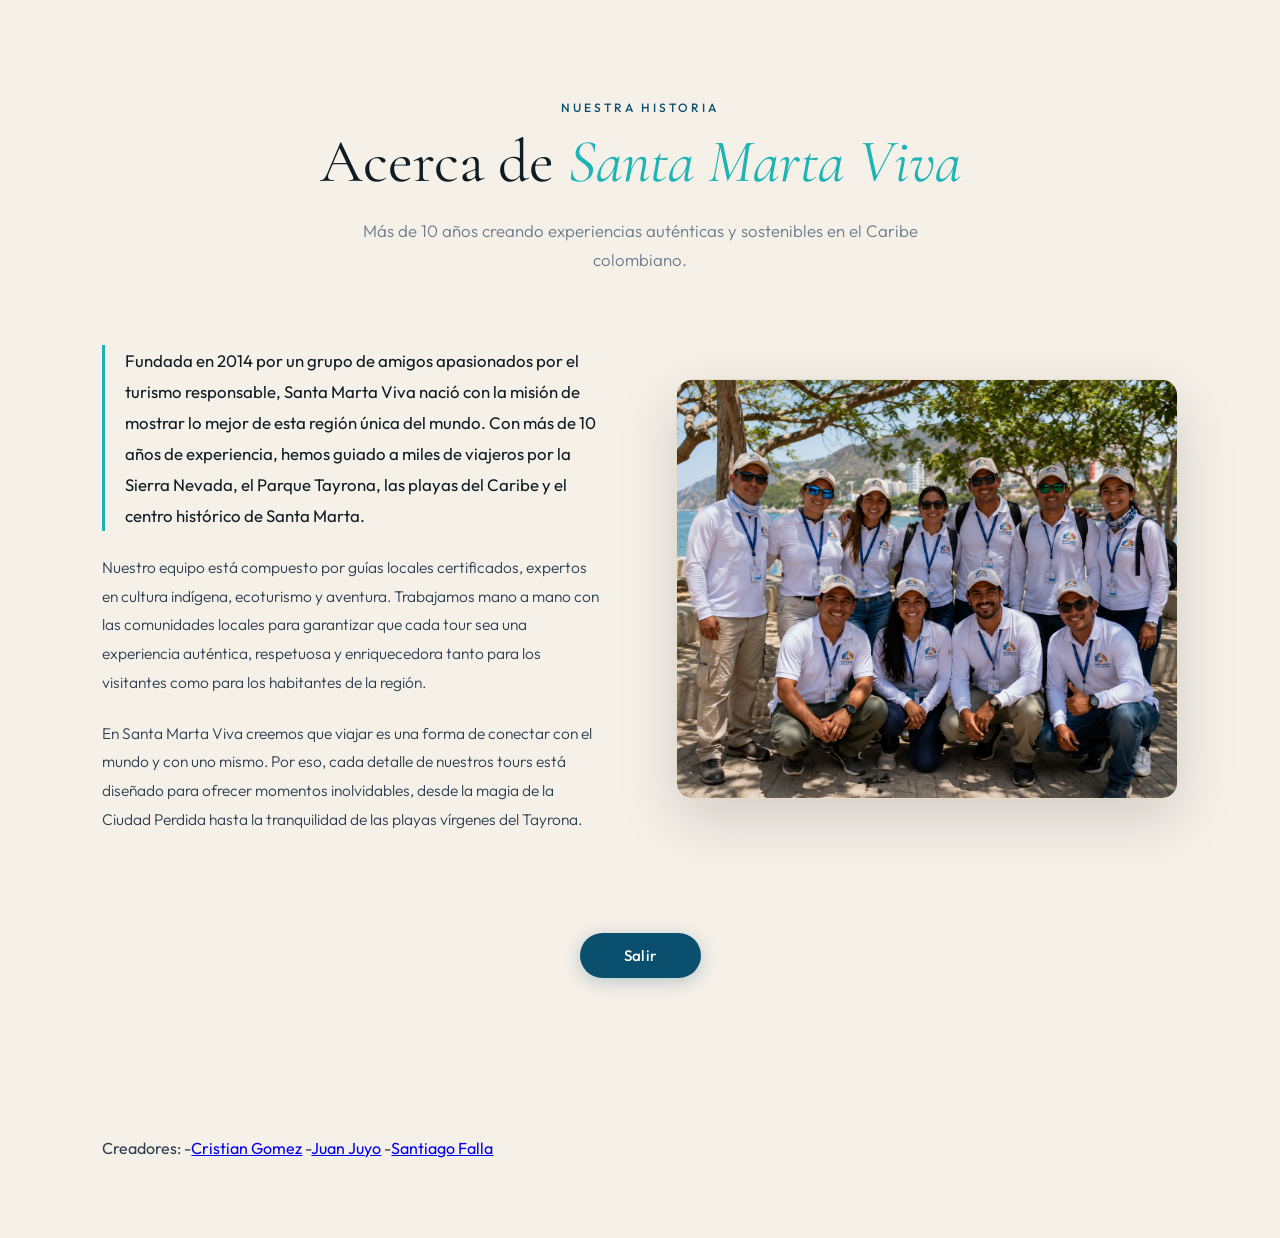
==== html/acerca.html @ b66a8fad "Rename Acerca.html to acerca.html" ====
<!DOCTYPE html>
<html lang="en">
<head>
    <meta charset="UTF-8">
    <meta name="viewport" content="width=device-width, initial-scale=1.0">
    <title>Acerca de Nosotros</title>
    <link rel="stylesheet" href="/css/acerca.css" />
    <link href="https://fonts.googleapis.com/css2?family=Montserrat:wght@300;400;600&family=Playfair+Display:ital,wght@0,400;0,700;1,400&display=swap" rel="stylesheet">
</head>
<body>
  <section class="section planes-section" id="AcercaDeNosotros">
    <div class="section-header light">
      <p class="label">Nuestra historia</p>
      <h2>Acerca de <em>Santa Marta Viva</em></h2>
      <p class="section-desc">Más de 10 años creando experiencias auténticas y sostenibles en el Caribe colombiano.</p>
    </div>

    <div class="about-content">
      <div class="about-text">
        <p>Fundada en 2014 por un grupo de amigos apasionados por el turismo responsable, Santa Marta Viva nació con la misión de mostrar lo mejor de esta región única del mundo. Con más de 10 años de experiencia, hemos guiado a miles de viajeros por la Sierra Nevada, el Parque Tayrona, las playas del Caribe y el centro histórico de Santa Marta.</p>
        <p>Nuestro equipo está compuesto por guías locales certificados, expertos en cultura indígena, ecoturismo y aventura. Trabajamos mano a mano con las comunidades locales para garantizar que cada tour sea una experiencia auténtica, respetuosa y enriquecedora tanto para los visitantes como para los habitantes de la región.</p>
        <p>En Santa Marta Viva creemos que viajar es una forma de conectar con el mundo y con uno mismo. Por eso, cada detalle de nuestros tours está diseñado para ofrecer momentos inolvidables, desde la magia de la Ciudad Perdida hasta la tranquilidad de las playas vírgenes del Tayrona.</p>
      </div>
      <div class="about-img">
        <img src="/img/EquipoDetrabajo.png" alt="Equipo Santa Marta Viva Colombia" loading="lazy" />
      </div>
    </div>
  </section>
  <div class="container-btn-salir">
    <a href="/index.html" style="text-decoration: none;">
        <button class="buttonSalir" type="button">Salir</button>
    </a>
  </div>
  <section class="section planes-section">
    <div>
        Creadores:
        -<a href="https://www.instagram.com/cr1stixn_g/?hl=es-la" target="_blank" rel="noopener noreferrer">Cristian Gomez</a> 
        -<a href="https://www.instagram.com/fallitx__/?hl=es-la" target="_blank" rel="noopener noreferrer">Juan Juyo</a> 
        -<a href="https://www.instagram.com/juanjuyo_/?hl=es-la" target="_blank" rel="noopener noreferrer">Santiago Falla</a>
    </div>

  </section>
</body>
</html>
---- css/acerca.css ----
/* =============================
   ACERCA DE NOSOTROS — CSS
   Santa Marta Viva · mismo sistema de colores
   ============================= */

@import url('https://fonts.googleapis.com/css2?family=Cormorant+Garamond:ital,wght@0,300;0,400;0,600;1,300;1,400&family=Outfit:wght@300;400;500;600&display=swap');

/* ── VARIABLES (idénticas al main) ── */
:root {
  --cream:    #f5f0e8;
  --sand:     #e8dcc8;
  --ocean:    #0a4f6e;
  --ocean-lt: #1a7a9e;
  --teal:     #1cb4b4;
  --coral:    #e8604a;
  --gold:     #c9a84c;
  --dark:     #0f1c24;
  --text:     #2c3e50;
  --text-lt:  #6b7a8a;
  --white:    #ffffff;
  --radius:   16px;
  --shadow:   0 8px 40px rgba(0,0,0,0.10);
  --shadow-lg:0 20px 60px rgba(0,0,0,0.15);
}

/* ── RESET ── */
*, *::before, *::after {
  margin: 0; padding: 0; box-sizing: border-box;
}

html { scroll-behavior: smooth; }

body {
  font-family: 'Outfit', sans-serif;
  background: var(--cream);
  color: var(--text);
  min-height: 100vh;
}

/* ── SECCIÓN PRINCIPAL ── */
.planes-section {
  padding: 100px 8% 80px;
  background: var(--cream);
}

/* ── ENCABEZADO ── */
.section-header {
  text-align: center;
  margin-bottom: 70px;
}

.label {
  display: block;
  font-size: 0.75rem;
  font-weight: 500;
  letter-spacing: 3px;
  text-transform: uppercase;
  color: var(--ocean);
  margin-bottom: 14px;
}

.section-header h2 {
  font-family: 'Cormorant Garamond', serif;
  font-size: clamp(2.4rem, 5vw, 3.8rem);
  font-weight: 400;
  color: var(--dark);
  line-height: 1.1;
  margin-bottom: 20px;
}

.section-header h2 em {
  font-style: italic;
  color: var(--teal);
}

.section-desc {
  font-size: 1.05rem;
  font-weight: 300;
  color: var(--text-lt);
  max-width: 560px;
  margin: 0 auto;
  line-height: 1.75;
}

/* ── CONTENIDO ABOUT ── */
.about-content {
  display: grid;
  grid-template-columns: 1fr 1fr;
  gap: 72px;
  align-items: center;
  max-width: 1100px;
  margin: 0 auto;
}

/* ── TEXTO ── */
.about-text p {
  font-size: 0.97rem;
  font-weight: 300;
  color: var(--text);
  line-height: 1.85;
  margin-bottom: 22px;
}

.about-text p:last-child {
  margin-bottom: 0;
}

/* Decorador: línea lateral izquierda en el primer párrafo */
.about-text p:first-child {
  position: relative;
  padding-left: 20px;
  border-left: 3px solid var(--teal);
  font-size: 1.05rem;
  color: var(--dark);
  font-weight: 400;
}

/* ── IMAGEN ── */
.about-img {
  display: flex;
  justify-content: center;
  align-items: center;
}

.about-img img {
  width: 100%;
  max-width: 520px;
  height: 420px;
  object-fit: cover;
  border-radius: var(--radius);
  box-shadow: var(--shadow-lg);
  border: 1px solid var(--sand);
  /* Fallback decorativo cuando no hay imagen */
  background: linear-gradient(135deg, var(--ocean) 0%, var(--teal) 60%, #74c9c9 100%);
  display: block;
}

/* Placeholder visual cuando src está vacío */
.about-img img[src=""],
.about-img img:not([src]) {
  min-height: 380px;
  background: linear-gradient(135deg, #062c3e 0%, var(--ocean) 35%, var(--teal) 100%);
  position: relative;
}

/* ── BOTÓN SALIR ── */
.container-btn-salir {
  display: flex;
  justify-content: center;
  width: 100%;
  padding: 20px 0 60px;
}

.buttonSalir {
  font-family: 'Outfit', sans-serif;
  font-size: 0.95rem;
  font-weight: 500;
  letter-spacing: 0.4px;
  background-color: var(--ocean);
  color: var(--white);
  padding: 13px 44px;
  border: none;
  border-radius: 50px;
  cursor: pointer;
  transition: background 0.25s ease, transform 0.2s ease, box-shadow 0.25s ease;
  box-shadow: 0 4px 18px rgba(10, 79, 110, 0.25);
}

.buttonSalir:hover {
  background-color: var(--teal);
  transform: translateY(-2px);
  box-shadow: 0 8px 28px rgba(28, 180, 180, 0.38);
}

/* ── RESPONSIVE ── */
@media (max-width: 900px) {
  .planes-section {
    padding: 80px 6% 60px;
  }

  .about-content {
    grid-template-columns: 1fr;
    gap: 48px;
  }

  .about-img {
    order: -1; /* imagen arriba en móvil */
  }

  .about-img img {
    height: 280px;
    max-width: 100%;
  }
}

@media (max-width: 600px) {
  .section-header h2 {
    font-size: 2.2rem;
  }

  .section-desc {
    font-size: 0.95rem;
  }

  .about-text p {
    font-size: 0.92rem;
  }

  .container-btn-salir {
    padding-bottom: 40px;
  }
}
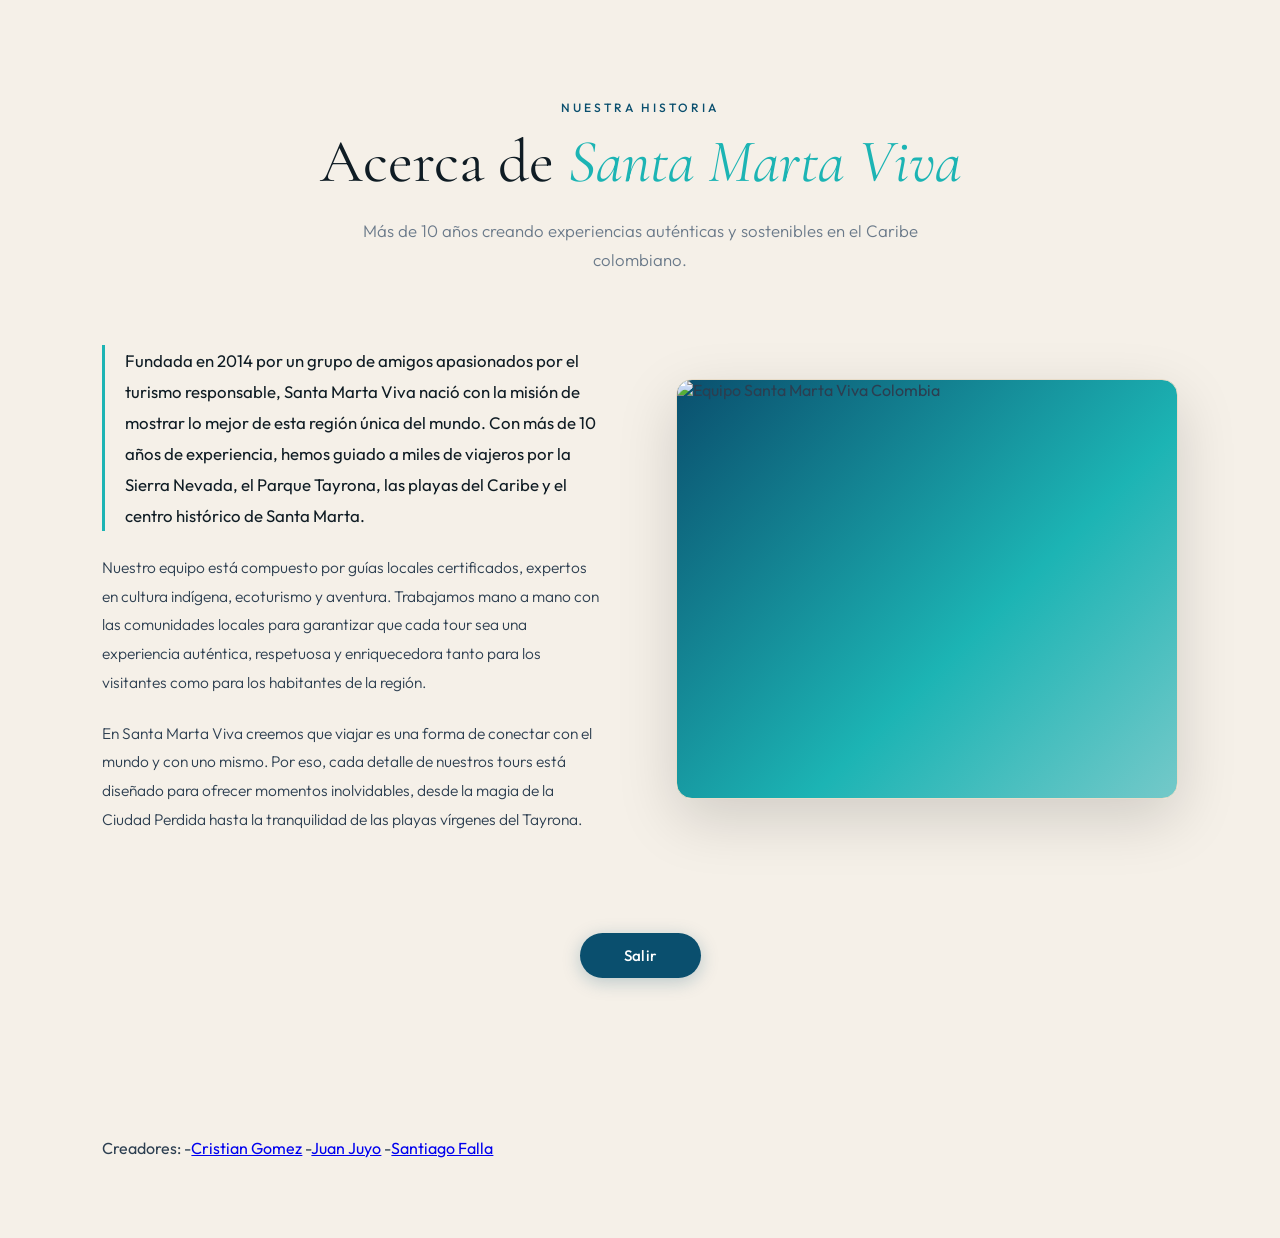
==== commit f1c69c78: "Ultimas correciones" ====
--- a/html/acerca.html
+++ b/html/acerca.html
@@ -4,7 +4,7 @@
     <meta charset="UTF-8">
     <meta name="viewport" content="width=device-width, initial-scale=1.0">
     <title>Acerca de Nosotros</title>
-    <link rel="stylesheet" href="/css/acerca.css" />
+    <link rel="stylesheet" href="../css/acerca.css" />
     <link href="https://fonts.googleapis.com/css2?family=Montserrat:wght@300;400;600&family=Playfair+Display:ital,wght@0,400;0,700;1,400&display=swap" rel="stylesheet">
 </head>
 <body>
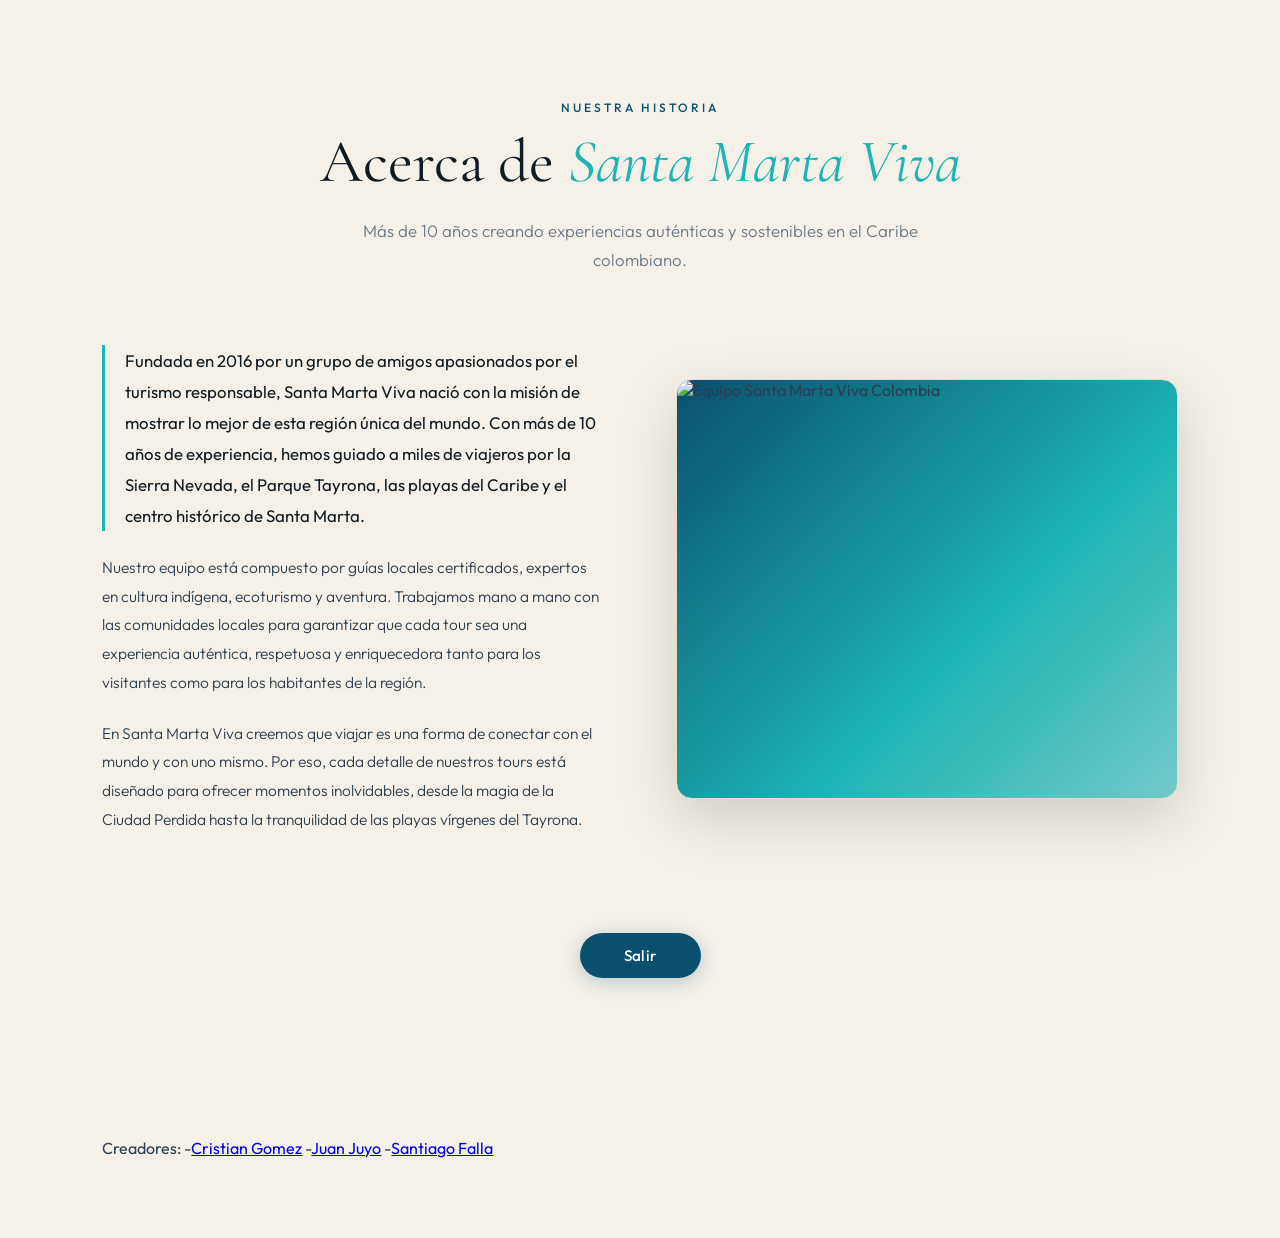
==== commit c04314d8: "Update founding year and creators' links in acerca.html" ====
--- a/html/acerca.html
+++ b/html/acerca.html
@@ -17,17 +17,17 @@
 
     <div class="about-content">
       <div class="about-text">
-        <p>Fundada en 2014 por un grupo de amigos apasionados por el turismo responsable, Santa Marta Viva nació con la misión de mostrar lo mejor de esta región única del mundo. Con más de 10 años de experiencia, hemos guiado a miles de viajeros por la Sierra Nevada, el Parque Tayrona, las playas del Caribe y el centro histórico de Santa Marta.</p>
+        <p>Fundada en 2016 por un grupo de amigos apasionados por el turismo responsable, Santa Marta Viva nació con la misión de mostrar lo mejor de esta región única del mundo. Con más de 10 años de experiencia, hemos guiado a miles de viajeros por la Sierra Nevada, el Parque Tayrona, las playas del Caribe y el centro histórico de Santa Marta.</p>
         <p>Nuestro equipo está compuesto por guías locales certificados, expertos en cultura indígena, ecoturismo y aventura. Trabajamos mano a mano con las comunidades locales para garantizar que cada tour sea una experiencia auténtica, respetuosa y enriquecedora tanto para los visitantes como para los habitantes de la región.</p>
         <p>En Santa Marta Viva creemos que viajar es una forma de conectar con el mundo y con uno mismo. Por eso, cada detalle de nuestros tours está diseñado para ofrecer momentos inolvidables, desde la magia de la Ciudad Perdida hasta la tranquilidad de las playas vírgenes del Tayrona.</p>
       </div>
       <div class="about-img">
-        <img src="/img/EquipoDetrabajo.png" alt="Equipo Santa Marta Viva Colombia" loading="lazy" />
+        <img src="https://plus.unsplash.com/premium_photo-1682097756691-36100f74cc14?fm=jpg&q=60&w=3000&auto=format&fit=crop&ixlib=rb-4.1.0&ixid=M3wxMjA3fDB8MHxzZWFyY2h8NXx8Z2VudGUlMjBlbiUyMGxhJTIwcGxheWF8ZW58MHx8MHx8fDA%3D" alt="Equipo Santa Marta Viva Colombia" loading="lazy" />
       </div>
     </div>
   </section>
   <div class="container-btn-salir">
-    <a href="/index.html" style="text-decoration: none;">
+    <a href="../index.html" style="text-decoration: none;">
         <button class="buttonSalir" type="button">Salir</button>
     </a>
   </div>
@@ -35,8 +35,8 @@
     <div>
         Creadores:
         -<a href="https://www.instagram.com/cr1stixn_g/?hl=es-la" target="_blank" rel="noopener noreferrer">Cristian Gomez</a> 
-        -<a href="https://www.instagram.com/fallitx__/?hl=es-la" target="_blank" rel="noopener noreferrer">Juan Juyo</a> 
-        -<a href="https://www.instagram.com/juanjuyo_/?hl=es-la" target="_blank" rel="noopener noreferrer">Santiago Falla</a>
+        -<a href="https://www.instagram.com/juanjuyo_/?hl=es-la%22%20target%3D%22_blank%22%20rel%3D%22noopener%20noreferrer">Juan Juyo</a> 
+        -<a href="https://www.instagram.com/fallitx__/?hl=es-la" target="_blank" rel="noopener noreferrer">Santiago Falla</a>
     </div>
 
   </section>
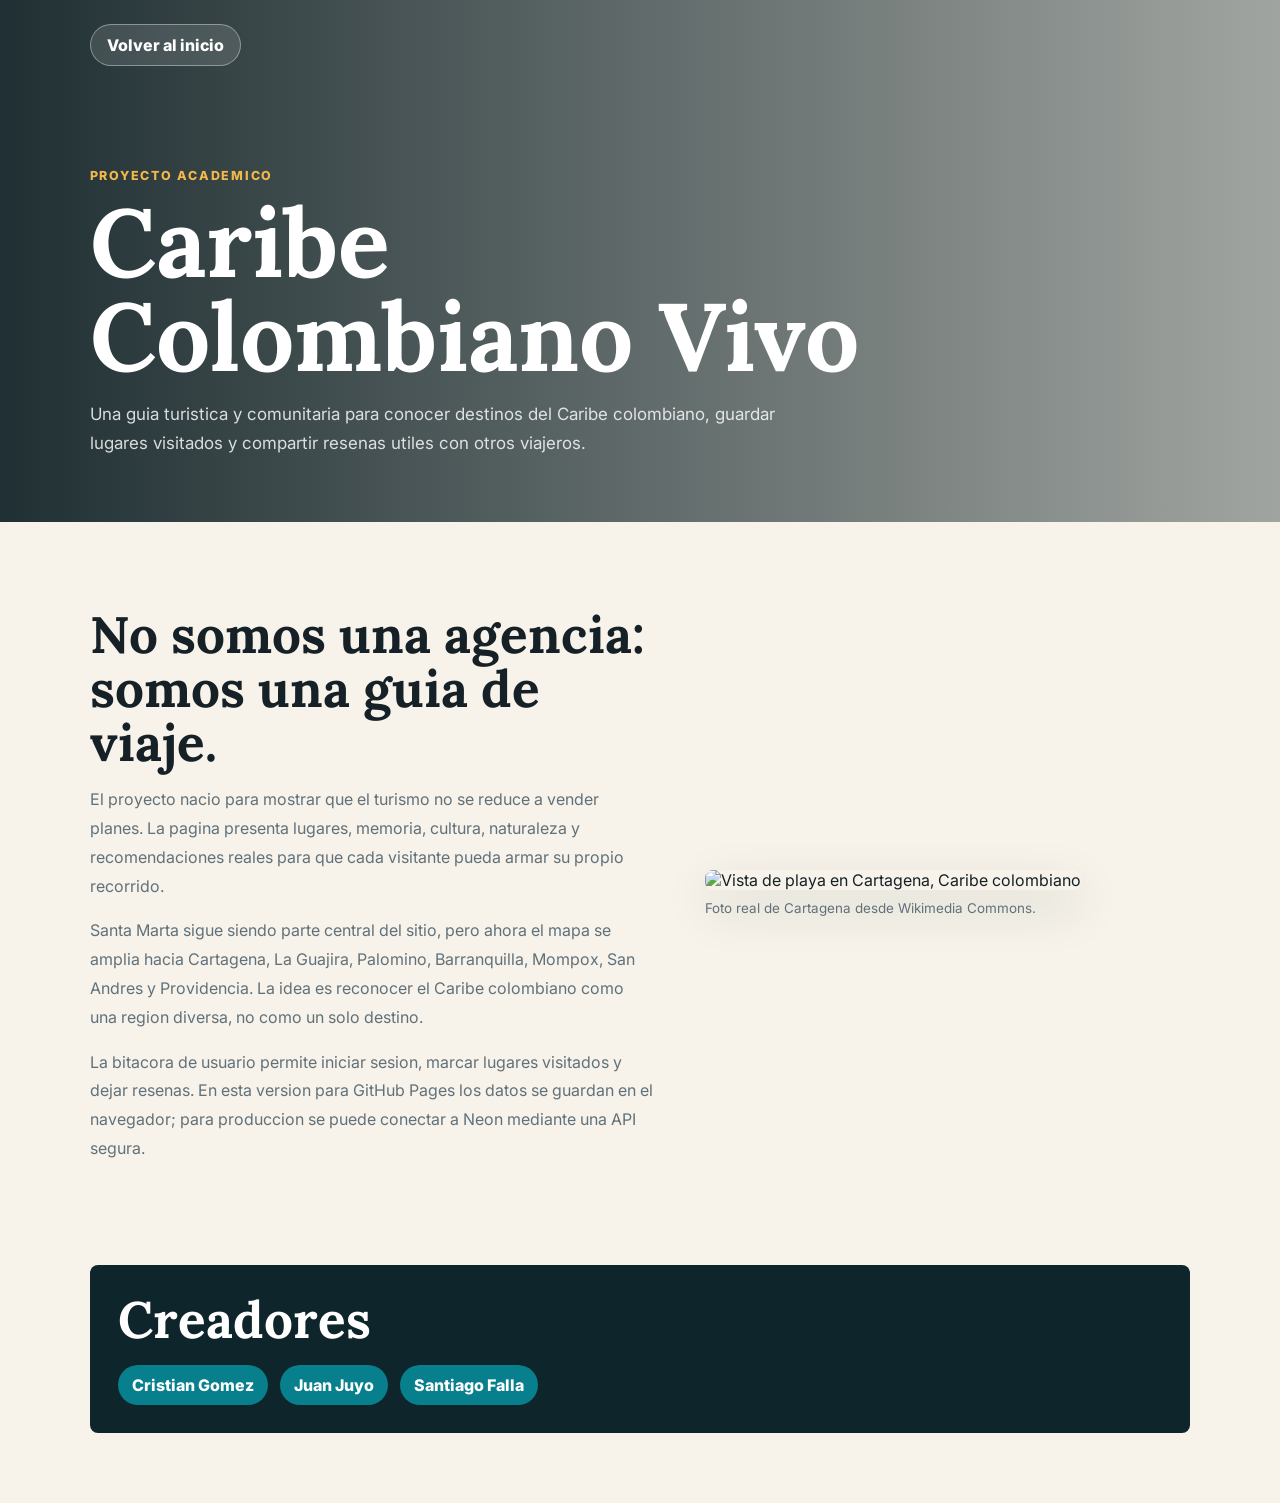
==== commit ed70f8a9: "Actualizacion" ====
--- a/html/acerca.html
+++ b/html/acerca.html
@@ -1,44 +1,41 @@
 <!DOCTYPE html>
-<html lang="en">
+<html lang="es">
 <head>
-    <meta charset="UTF-8">
-    <meta name="viewport" content="width=device-width, initial-scale=1.0">
-    <title>Acerca de Nosotros</title>
-    <link rel="stylesheet" href="../css/acerca.css" />
-    <link href="https://fonts.googleapis.com/css2?family=Montserrat:wght@300;400;600&family=Playfair+Display:ital,wght@0,400;0,700;1,400&display=swap" rel="stylesheet">
+  <meta charset="UTF-8" />
+  <meta name="viewport" content="width=device-width, initial-scale=1.0" />
+  <title>Acerca de Caribe Colombiano Vivo</title>
+  <link rel="stylesheet" href="../css/acerca.css" />
 </head>
 <body>
-  <section class="section planes-section" id="AcercaDeNosotros">
-    <div class="section-header light">
-      <p class="label">Nuestra historia</p>
-      <h2>Acerca de <em>Santa Marta Viva</em></h2>
-      <p class="section-desc">Más de 10 años creando experiencias auténticas y sostenibles en el Caribe colombiano.</p>
-    </div>
+  <main class="about-page">
+    <section class="about-hero">
+      <a class="back-link" href="../index.html">Volver al inicio</a>
+      <p class="label">Proyecto academico</p>
+      <h1>Caribe Colombiano Vivo</h1>
+      <p>Una guia turistica y comunitaria para conocer destinos del Caribe colombiano, guardar lugares visitados y compartir resenas utiles con otros viajeros.</p>
+    </section>
 
-    <div class="about-content">
+    <section class="about-content">
       <div class="about-text">
-        <p>Fundada en 2016 por un grupo de amigos apasionados por el turismo responsable, Santa Marta Viva nació con la misión de mostrar lo mejor de esta región única del mundo. Con más de 10 años de experiencia, hemos guiado a miles de viajeros por la Sierra Nevada, el Parque Tayrona, las playas del Caribe y el centro histórico de Santa Marta.</p>
-        <p>Nuestro equipo está compuesto por guías locales certificados, expertos en cultura indígena, ecoturismo y aventura. Trabajamos mano a mano con las comunidades locales para garantizar que cada tour sea una experiencia auténtica, respetuosa y enriquecedora tanto para los visitantes como para los habitantes de la región.</p>
-        <p>En Santa Marta Viva creemos que viajar es una forma de conectar con el mundo y con uno mismo. Por eso, cada detalle de nuestros tours está diseñado para ofrecer momentos inolvidables, desde la magia de la Ciudad Perdida hasta la tranquilidad de las playas vírgenes del Tayrona.</p>
+        <h2>No somos una agencia: somos una guia de viaje.</h2>
+        <p>El proyecto nacio para mostrar que el turismo no se reduce a vender planes. La pagina presenta lugares, memoria, cultura, naturaleza y recomendaciones reales para que cada visitante pueda armar su propio recorrido.</p>
+        <p>Santa Marta sigue siendo parte central del sitio, pero ahora el mapa se amplia hacia Cartagena, La Guajira, Palomino, Barranquilla, Mompox, San Andres y Providencia. La idea es reconocer el Caribe colombiano como una region diversa, no como un solo destino.</p>
+        <p>La bitacora de usuario permite iniciar sesion, marcar lugares visitados y dejar resenas. En esta version para GitHub Pages los datos se guardan en el navegador; para produccion se puede conectar a Neon mediante una API segura.</p>
       </div>
-      <div class="about-img">
-        <img src="https://plus.unsplash.com/premium_photo-1682097756691-36100f74cc14?fm=jpg&q=60&w=3000&auto=format&fit=crop&ixlib=rb-4.1.0&ixid=M3wxMjA3fDB8MHxzZWFyY2h8NXx8Z2VudGUlMjBlbiUyMGxhJTIwcGxheWF8ZW58MHx8MHx8fDA%3D" alt="Equipo Santa Marta Viva Colombia" loading="lazy" />
+      <figure class="about-img">
+        <img src="https://commons.wikimedia.org/wiki/Special:FilePath/Bocagrande%2C%20Cartagena%2001.jpg" alt="Vista de playa en Cartagena, Caribe colombiano" />
+        <figcaption>Foto real de Cartagena desde Wikimedia Commons.</figcaption>
+      </figure>
+    </section>
+
+    <section class="team">
+      <h2>Creadores</h2>
+      <div class="team-links">
+        <a href="https://www.instagram.com/cr1stixn_g/?hl=es-la" target="_blank" rel="noopener noreferrer">Cristian Gomez</a>
+        <a href="https://www.instagram.com/fallitx__/?hl=es-la" target="_blank" rel="noopener noreferrer">Juan Juyo</a>
+        <a href="https://www.instagram.com/juanjuyo_/?hl=es-la" target="_blank" rel="noopener noreferrer">Santiago Falla</a>
       </div>
-    </div>
-  </section>
-  <div class="container-btn-salir">
-    <a href="../index.html" style="text-decoration: none;">
-        <button class="buttonSalir" type="button">Salir</button>
-    </a>
-  </div>
-  <section class="section planes-section">
-    <div>
-        Creadores:
-        -<a href="https://www.instagram.com/cr1stixn_g/?hl=es-la" target="_blank" rel="noopener noreferrer">Cristian Gomez</a> 
-        -<a href="https://www.instagram.com/juanjuyo_/?hl=es-la%22%20target%3D%22_blank%22%20rel%3D%22noopener%20noreferrer">Juan Juyo</a> 
-        -<a href="https://www.instagram.com/fallitx__/?hl=es-la" target="_blank" rel="noopener noreferrer">Santiago Falla</a>
-    </div>
-
-  </section>
+    </section>
+  </main>
 </body>
 </html>
--- a/css/acerca.css
+++ b/css/acerca.css
@@ -1,212 +1,164 @@
-/* =============================
-   ACERCA DE NOSOTROS — CSS
-   Santa Marta Viva · mismo sistema de colores
-   ============================= */
+@import url("https://fonts.googleapis.com/css2?family=Inter:wght@400;500;700;800&family=Lora:wght@500;700&display=swap");
 
-@import url('https://fonts.googleapis.com/css2?family=Cormorant+Garamond:ital,wght@0,300;0,400;0,600;1,300;1,400&family=Outfit:wght@300;400;500;600&display=swap');
-
-/* ── VARIABLES (idénticas al main) ── */
-:root {
-  --cream:    #f5f0e8;
-  --sand:     #e8dcc8;
-  --ocean:    #0a4f6e;
-  --ocean-lt: #1a7a9e;
-  --teal:     #1cb4b4;
-  --coral:    #e8604a;
-  --gold:     #c9a84c;
-  --dark:     #0f1c24;
-  --text:     #2c3e50;
-  --text-lt:  #6b7a8a;
-  --white:    #ffffff;
-  --radius:   16px;
-  --shadow:   0 8px 40px rgba(0,0,0,0.10);
-  --shadow-lg:0 20px 60px rgba(0,0,0,0.15);
+* {
+  box-sizing: border-box;
 }
 
-/* ── RESET ── */
-*, *::before, *::after {
-  margin: 0; padding: 0; box-sizing: border-box;
+:root {
+  --ink: #162127;
+  --muted: #61717a;
+  --paper: #f7f3ea;
+  --white: #ffffff;
+  --reef: #087f8c;
+  --sun: #f2b84b;
+  --night: #0d252b;
+  --line: rgba(22, 33, 39, 0.14);
+  --shadow: 0 18px 50px rgba(19, 38, 45, 0.14);
+  --radius: 8px;
 }
 
-html { scroll-behavior: smooth; }
+body {
+  margin: 0;
+  font-family: Inter, system-ui, sans-serif;
+  background: var(--paper);
+  color: var(--ink);
+}
 
-body {
-  font-family: 'Outfit', sans-serif;
-  background: var(--cream);
-  color: var(--text);
+a {
+  color: inherit;
+}
+
+.about-page {
   min-height: 100vh;
 }
 
-/* ── SECCIÓN PRINCIPAL ── */
-.planes-section {
-  padding: 100px 8% 80px;
-  background: var(--cream);
+.about-hero {
+  min-height: 58vh;
+  display: grid;
+  align-content: end;
+  padding: 46px clamp(20px, 7vw, 90px);
+  color: var(--white);
+  background:
+    linear-gradient(90deg, rgba(8, 26, 31, 0.9), rgba(8, 26, 31, 0.36)),
+    url("https://commons.wikimedia.org/wiki/Special:FilePath/Parque%20Nacional%20Natural%20Tayrona%207.jpg") center/cover;
 }
 
-/* ── ENCABEZADO ── */
-.section-header {
-  text-align: center;
-  margin-bottom: 70px;
+.back-link {
+  position: absolute;
+  top: 24px;
+  left: clamp(20px, 7vw, 90px);
+  border: 1px solid rgba(255, 255, 255, 0.38);
+  border-radius: 999px;
+  padding: 10px 16px;
+  text-decoration: none;
+  font-weight: 800;
+  background: rgba(255, 255, 255, 0.12);
 }
 
 .label {
-  display: block;
-  font-size: 0.75rem;
-  font-weight: 500;
-  letter-spacing: 3px;
+  margin: 0 0 12px;
+  color: var(--sun);
+  font-size: 0.78rem;
+  font-weight: 800;
+  letter-spacing: 0.14em;
   text-transform: uppercase;
-  color: var(--ocean);
-  margin-bottom: 14px;
 }
 
-.section-header h2 {
-  font-family: 'Cormorant Garamond', serif;
-  font-size: clamp(2.4rem, 5vw, 3.8rem);
-  font-weight: 400;
-  color: var(--dark);
-  line-height: 1.1;
-  margin-bottom: 20px;
+h1,
+h2 {
+  margin: 0;
+  font-family: Lora, Georgia, serif;
+  letter-spacing: 0;
 }
 
-.section-header h2 em {
-  font-style: italic;
-  color: var(--teal);
+h1 {
+  max-width: 800px;
+  font-size: clamp(3rem, 8vw, 6rem);
+  line-height: 0.98;
 }
 
-.section-desc {
-  font-size: 1.05rem;
-  font-weight: 300;
-  color: var(--text-lt);
-  max-width: 560px;
-  margin: 0 auto;
+h2 {
+  font-size: clamp(2rem, 4vw, 3.2rem);
+  line-height: 1.05;
+}
+
+.about-hero p:not(.label) {
+  max-width: 700px;
+  color: rgba(255, 255, 255, 0.82);
+  font-size: 1.06rem;
   line-height: 1.75;
 }
 
-/* ── CONTENIDO ABOUT ── */
 .about-content {
   display: grid;
-  grid-template-columns: 1fr 1fr;
-  gap: 72px;
+  grid-template-columns: minmax(0, 1fr) minmax(280px, 0.86fr);
+  gap: 52px;
   align-items: center;
-  max-width: 1100px;
-  margin: 0 auto;
+  padding: 86px clamp(20px, 7vw, 90px);
 }
 
-/* ── TEXTO ── */
 .about-text p {
-  font-size: 0.97rem;
-  font-weight: 300;
-  color: var(--text);
-  line-height: 1.85;
-  margin-bottom: 22px;
+  color: var(--muted);
+  line-height: 1.8;
 }
 
-.about-text p:last-child {
-  margin-bottom: 0;
-}
-
-/* Decorador: línea lateral izquierda en el primer párrafo */
-.about-text p:first-child {
-  position: relative;
-  padding-left: 20px;
-  border-left: 3px solid var(--teal);
-  font-size: 1.05rem;
-  color: var(--dark);
-  font-weight: 400;
-}
-
-/* ── IMAGEN ── */
 .about-img {
-  display: flex;
-  justify-content: center;
-  align-items: center;
+  margin: 0;
 }
 
 .about-img img {
   width: 100%;
-  max-width: 520px;
-  height: 420px;
+  height: 440px;
   object-fit: cover;
   border-radius: var(--radius);
-  box-shadow: var(--shadow-lg);
-  border: 1px solid var(--sand);
-  /* Fallback decorativo cuando no hay imagen */
-  background: linear-gradient(135deg, var(--ocean) 0%, var(--teal) 60%, #74c9c9 100%);
-  display: block;
+  box-shadow: var(--shadow);
 }
 
-/* Placeholder visual cuando src está vacío */
-.about-img img[src=""],
-.about-img img:not([src]) {
-  min-height: 380px;
-  background: linear-gradient(135deg, #062c3e 0%, var(--ocean) 35%, var(--teal) 100%);
-  position: relative;
+figcaption {
+  margin-top: 10px;
+  color: var(--muted);
+  font-size: 0.84rem;
 }
 
-/* ── BOTÓN SALIR ── */
-.container-btn-salir {
-  display: flex;
-  justify-content: center;
-  width: 100%;
-  padding: 20px 0 60px;
+.team {
+  margin: 0 clamp(20px, 7vw, 90px) 70px;
+  padding: 28px;
+  border-radius: var(--radius);
+  background: var(--night);
+  color: var(--white);
 }
 
-.buttonSalir {
-  font-family: 'Outfit', sans-serif;
-  font-size: 0.95rem;
-  font-weight: 500;
-  letter-spacing: 0.4px;
-  background-color: var(--ocean);
-  color: var(--white);
-  padding: 13px 44px;
-  border: none;
-  border-radius: 50px;
-  cursor: pointer;
-  transition: background 0.25s ease, transform 0.2s ease, box-shadow 0.25s ease;
-  box-shadow: 0 4px 18px rgba(10, 79, 110, 0.25);
+.team-links {
+  display: flex;
+  flex-wrap: wrap;
+  gap: 12px;
+  margin-top: 18px;
 }
 
-.buttonSalir:hover {
-  background-color: var(--teal);
-  transform: translateY(-2px);
-  box-shadow: 0 8px 28px rgba(28, 180, 180, 0.38);
+.team-links a {
+  border-radius: 999px;
+  background: var(--reef);
+  padding: 10px 14px;
+  text-decoration: none;
+  font-weight: 800;
 }
 
-/* ── RESPONSIVE ── */
-@media (max-width: 900px) {
-  .planes-section {
-    padding: 80px 6% 60px;
-  }
+.team-links a:hover {
+  background: var(--sun);
+  color: var(--ink);
+}
 
+@media (max-width: 820px) {
   .about-content {
     grid-template-columns: 1fr;
-    gap: 48px;
+    padding-block: 64px;
   }
 
   .about-img {
-    order: -1; /* imagen arriba en móvil */
+    order: -1;
   }
 
   .about-img img {
     height: 280px;
-    max-width: 100%;
   }
 }
-
-@media (max-width: 600px) {
-  .section-header h2 {
-    font-size: 2.2rem;
-  }
-
-  .section-desc {
-    font-size: 0.95rem;
-  }
-
-  .about-text p {
-    font-size: 0.92rem;
-  }
-
-  .container-btn-salir {
-    padding-bottom: 40px;
-  }
-}
